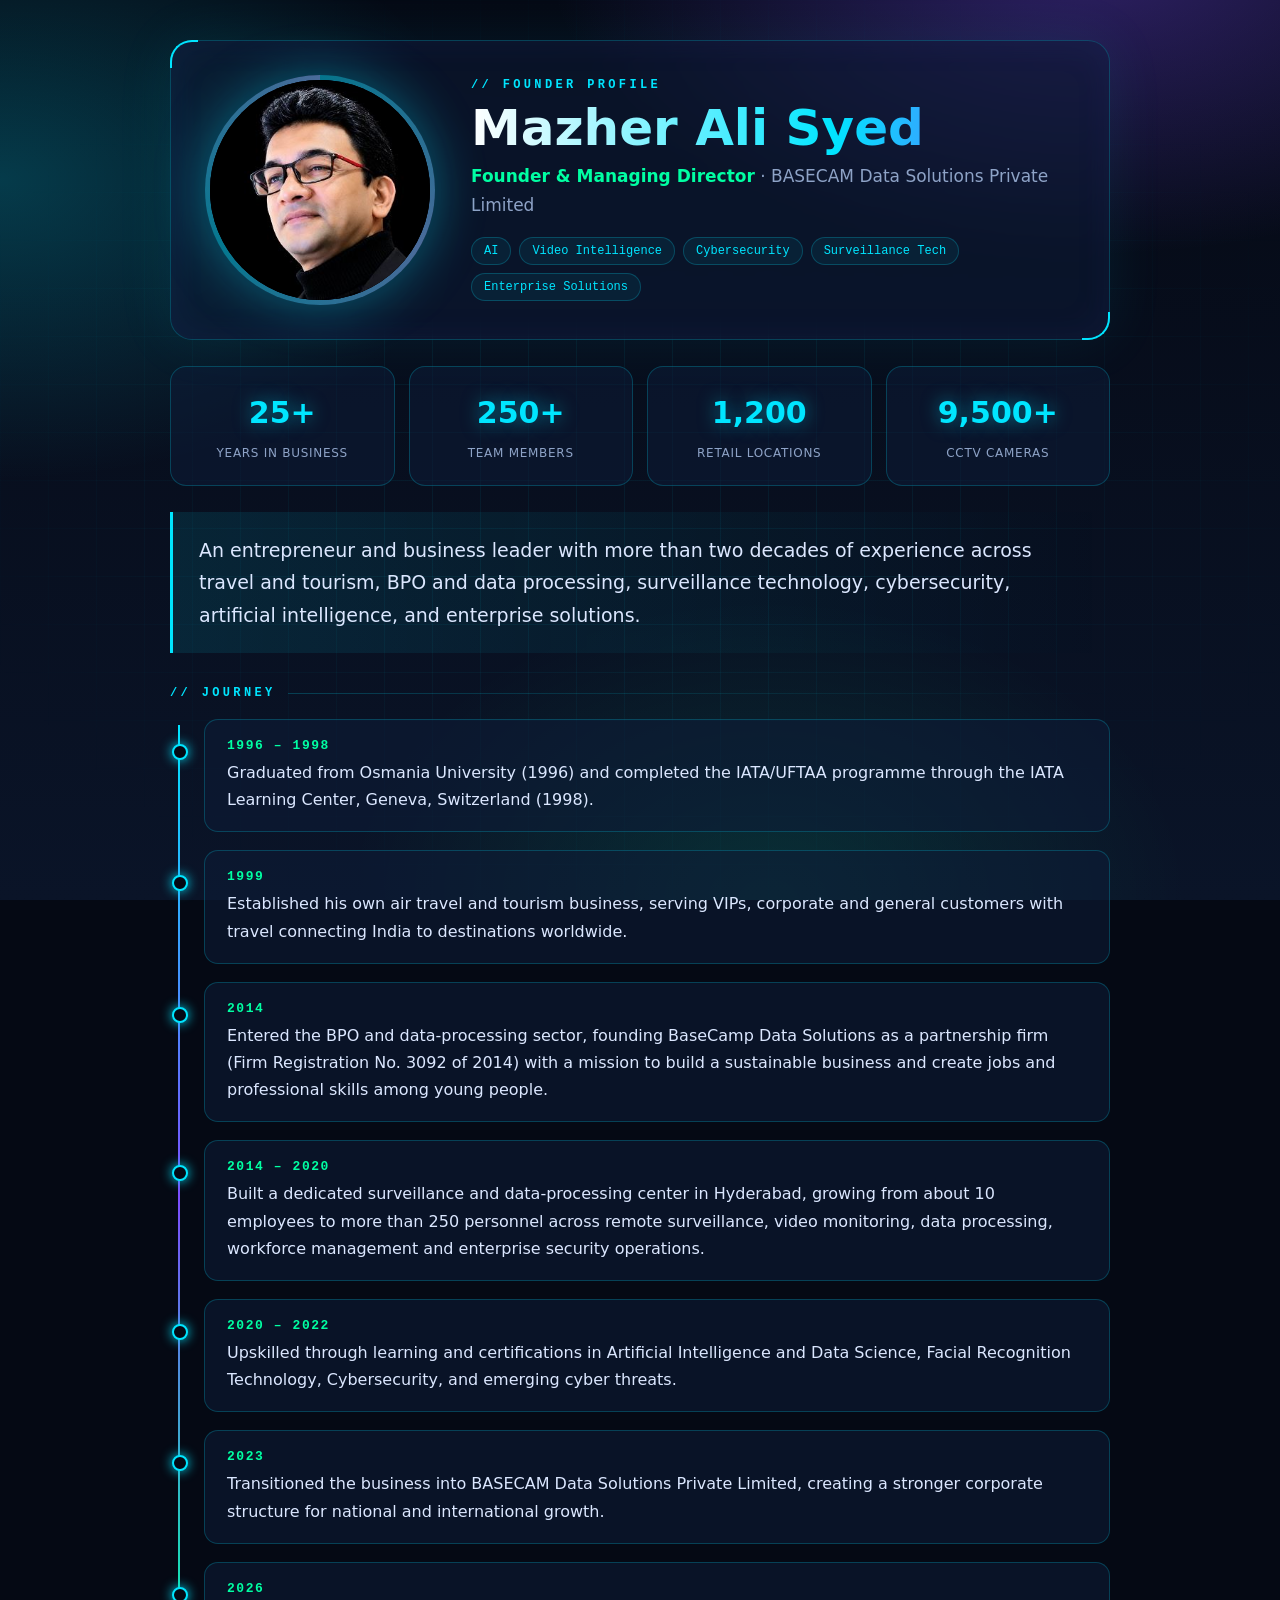
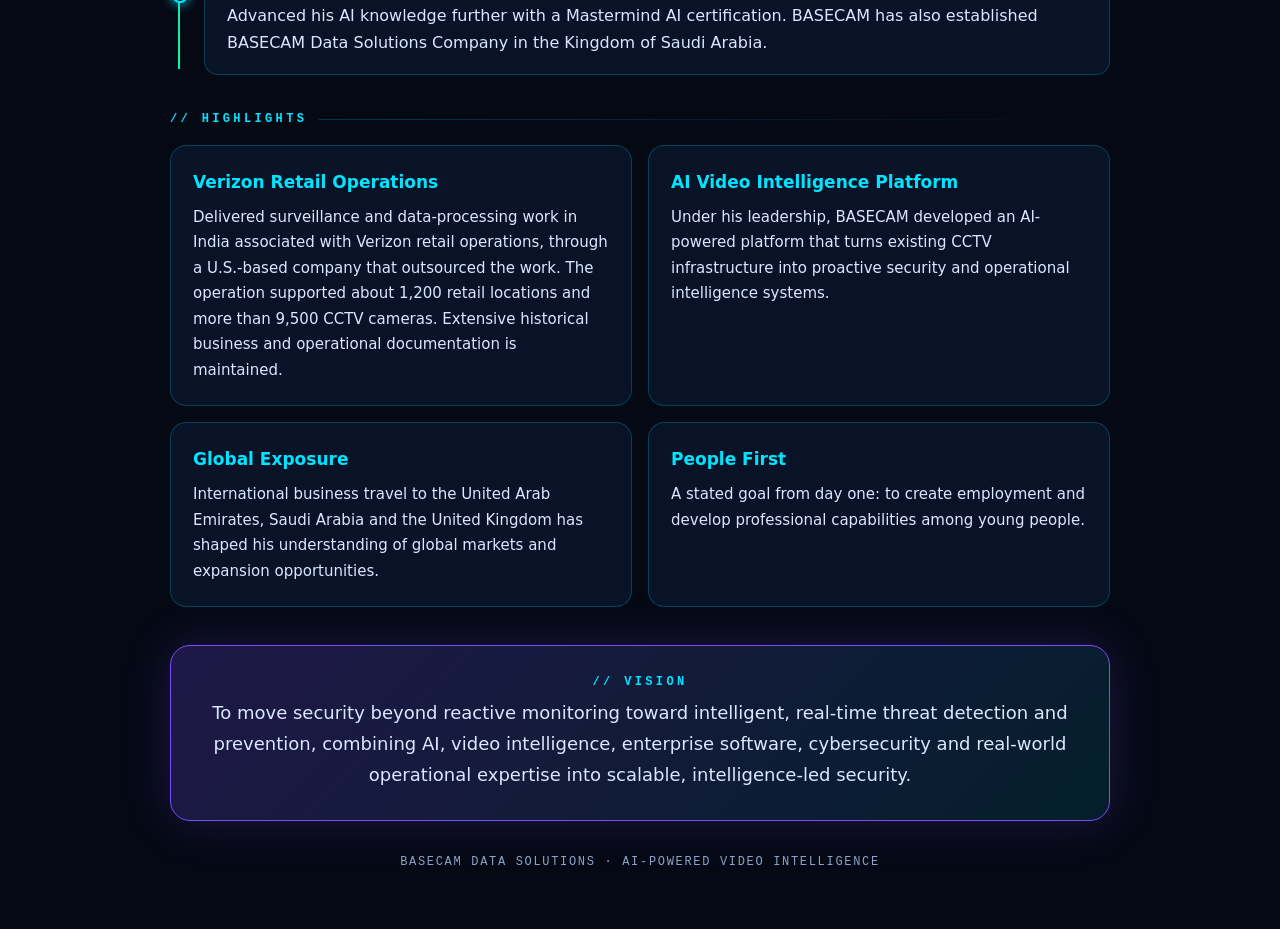
==== public_html/mazher-profile.html @ 725f7de2 "initialize some changes" ====
<!DOCTYPE html>
<html lang="en">
<head>
<meta charset="utf-8">
<meta name="viewport" content="width=device-width, initial-scale=1, viewport-fit=cover">
<title>Mazher Ali Syed — Founder &amp; Managing Director, BASECAM</title>
  <link rel="icon" type="image/png" href="images/favicon.png">
  <link rel="icon" type="image/png" href="images/favicon.png">
  <link rel="apple-touch-icon" href="images/favicon.png">
  <link rel="stylesheet" href="mazher-profile.css">
</head>
<body>
<div class="wrap">
  <section class="hero">
    <div class="photo"><div class="in"><img alt="Mazher Ali Syed" src="[data-uri]"></div></div>
    <div>
      <div class="tag">// Founder Profile</div>
      <h1>Mazher Ali Syed</h1>
      <p class="role"><b>Founder &amp; Managing Director</b> · BASECAM Data Solutions Private Limited</p>
      <div class="chips"><span class="chip">AI</span><span class="chip">Video Intelligence</span><span class="chip">Cybersecurity</span><span class="chip">Surveillance Tech</span><span class="chip">Enterprise Solutions</span></div>
    </div>
  </section>

  <div class="stats">
    <div class="stat"><b>25+</b><span>Years in business</span></div>
    <div class="stat"><b>250+</b><span>Team members</span></div>
    <div class="stat"><b>1,200</b><span>Retail locations</span></div>
    <div class="stat"><b>9,500+</b><span>CCTV cameras</span></div>
  </div>

  <p class="lead">An entrepreneur and business leader with more than two decades of experience across travel and tourism, BPO and data processing, surveillance technology, cybersecurity, artificial intelligence, and enterprise solutions.</p>

  <h2 class="tag">// Journey</h2>
  <div class="tl">
    <div class="ev"><div class="yr">1996 – 1998</div><p>Graduated from Osmania University (1996) and completed the IATA/UFTAA programme through the IATA Learning Center, Geneva, Switzerland (1998).</p></div>
    <div class="ev"><div class="yr">1999</div><p>Established his own air travel and tourism business, serving VIPs, corporate and general customers with travel connecting India to destinations worldwide.</p></div>
    <div class="ev"><div class="yr">2014</div><p>Entered the BPO and data-processing sector, founding BaseCamp Data Solutions as a partnership firm (Firm Registration No. 3092 of 2014) with a mission to build a sustainable business and create jobs and professional skills among young people.</p></div>
    <div class="ev"><div class="yr">2014 – 2020</div><p>Built a dedicated surveillance and data-processing center in Hyderabad, growing from about 10 employees to more than 250 personnel across remote surveillance, video monitoring, data processing, workforce management and enterprise security operations.</p></div>
    <div class="ev"><div class="yr">2020 – 2022</div><p>Upskilled through learning and certifications in Artificial Intelligence and Data Science, Facial Recognition Technology, Cybersecurity, and emerging cyber threats.</p></div>
    <div class="ev"><div class="yr">2023</div><p>Transitioned the business into BASECAM Data Solutions Private Limited, creating a stronger corporate structure for national and international growth.</p></div>
    <div class="ev"><div class="yr">2026</div><p>Advanced his AI knowledge further with a Mastermind AI certification. BASECAM has also established BASECAM Data Solutions Company in the Kingdom of Saudi Arabia.</p></div>
  </div>

  <h2 class="tag">// Highlights</h2>
  <div class="grid">
    <div class="box"><h3>Verizon Retail Operations</h3><p>Delivered surveillance and data-processing work in India associated with Verizon retail operations, through a U.S.-based company that outsourced the work. The operation supported about 1,200 retail locations and more than 9,500 CCTV cameras. Extensive historical business and operational documentation is maintained.</p></div>
    <div class="box"><h3>AI Video Intelligence Platform</h3><p>Under his leadership, BASECAM developed an AI-powered platform that turns existing CCTV infrastructure into proactive security and operational intelligence systems.</p></div>
    <div class="box"><h3>Global Exposure</h3><p>International business travel to the United Arab Emirates, Saudi Arabia and the United Kingdom has shaped his understanding of global markets and expansion opportunities.</p></div>
    <div class="box"><h3>People First</h3><p>A stated goal from day one: to create employment and develop professional capabilities among young people.</p></div>
  </div>

  <div class="vision">
    <div class="tag">// Vision</div>
    <p>To move security beyond reactive monitoring toward intelligent, real-time threat detection and prevention, combining AI, video intelligence, enterprise software, cybersecurity and real-world operational expertise into scalable, intelligence-led security.</p>
  </div>

  <footer>BASECAM DATA SOLUTIONS · AI-POWERED VIDEO INTELLIGENCE</footer>
</div>
</body>
</html>
---- public_html/mazher-profile.css ----
:root {
  --bg: #050914;
  --bg2: #0a1428;
  --card: rgba(14, 28, 56, .55);
  --line: rgba(0, 229, 255, .22);
  --txt: #dbe7ff;
  --mut: #8ea3c7;
  --c1: #00e5ff;
  --c2: #7c4dff;
  --c3: #00ffa3;
  --electric: #00e5ff73;
  --crimson: #FF2D55;
  --navy: #030B1A;
  --ink: #060F24;
  --slate: #0D1F3C;
  --mid: #1A3560;
  --muted: #4A6B9A;
  --silver: #A8C0DE;
  --white: #F0F6FF;
  --glow: 0 0 30px rgba(0, 229, 255, 0.25);
  box-sizing: border-box;
  padding-top: env(safe-area-inset-top, 0px);
  padding-bottom: env(safe-area-inset-bottom, 0px)
}

:root:not([data-theme="light"]) {
  color-scheme: dark
}

@media (prefers-color-scheme:dark) {
  :root:not([data-theme="light"]) {
    --bg: #050914
  }
}

:root[data-theme="dark"] {
  --bg: #050914
}

html {
  scroll-padding-top: env(safe-area-inset-top, 0px);
  scroll-behavior: smooth
}

* {
  box-sizing: border-box
}

body {
  margin: 0;
  background: var(--bg);
  color: var(--txt);
  font-family: "Segoe UI", system-ui, -apple-system, Roboto, Helvetica, Arial, sans-serif;
  line-height: 1.7;
  overflow-x: hidden;
  position: relative;
  min-height: 100%
}
body::before {
  content: "";
  position: fixed;
  inset: 0;
  z-index: -2;
  background: radial-gradient(900px 500px at 85% -5%, rgba(124, 77, 255, .35), transparent 60%), radial-gradient(800px 500px at 0% 20%, rgba(0, 229, 255, .22), transparent 60%), radial-gradient(700px 500px at 60% 100%, rgba(0, 255, 163, .12), transparent 60%), linear-gradient(180deg, var(--bg), var(--bg2))
}

body::after {
  content: "";
  position: fixed;
  inset: 0;
  z-index: -1;
  background-image: linear-gradient(rgba(0, 229, 255, .06) 1px, transparent 1px), linear-gradient(90deg, rgba(0, 229, 255, .06) 1px, transparent 1px);
  background-size: 48px 48px;
  -webkit-mask-image: radial-gradient(ellipse at center, #000 30%, transparent 80%);
  mask-image: radial-gradient(ellipse at center, #000 30%, transparent 80%)
}




.wrap {
  max-width: 980px;
  margin: 0 auto;
  padding: 40px 20px 60px
}

.tag {
  font: 600 12px/1 ui-monospace, Menlo, Consolas, monospace;
  letter-spacing: .28em;
  text-transform: uppercase;
  color: var(--c1)
}

.hero {
  display: grid;
  grid-template-columns: 230px 1fr;
  gap: 36px;
  align-items: center;
  padding: 34px;
  border: 1px solid var(--line);
  border-radius: 22px;
  background: var(--card);
  backdrop-filter: blur(12px);
  box-shadow: 0 0 60px rgba(0, 229, 255, .08), inset 0 0 40px rgba(124, 77, 255, .06);
  position: relative
}

.hero::before,
.hero::after {
  content: "";
  position: absolute;
  width: 26px;
  height: 26px;
  border: 2px solid var(--c1)
}

.hero::before {
  top: -1px;
  left: -1px;
  border-right: 0;
  border-bottom: 0;
  border-radius: 22px 0 0 0
}

.hero::after {
  bottom: -1px;
  right: -1px;
  border-left: 0;
  border-top: 0;
  border-radius: 0 0 22px 0
}

.photo {
  width: 230px;
  height: 230px;
  border-radius: 50%;
  padding: 5px;
  background: conic-gradient(from 0deg, var(--electric), var(--muted), var(--electric), var(--muted));
  position: relative;
  box-shadow: 0 0 50px rgba(0, 229, 255, .35)
}

.photo .in {
  width: 100%;
  height: 100%;
  border-radius: 50%;
  background: radial-gradient(circle at 30% 25%, #16305e, #070d1d);
  display: flex;
  align-items: center;
  justify-content: center;
  font-size: 72px;
  font-weight: 700;
  letter-spacing: .04em;
  background-clip: padding-box;
  color: var(--c1);
  text-shadow: 0 0 24px var(--c1)
}

.photo img {
  width: 100%;
  height: 100%;
  border-radius: 50%;
  object-fit: cover;
  object-position: center 20%;
  background: #000
}

h1 {
  margin: 10px 0 6px;
  font-size: clamp(30px, 5vw, 50px);
  line-height: 1.1;
  background: linear-gradient(90deg, #fff, var(--c1) 60%, var(--c2));
  -webkit-background-clip: text;
  background-clip: text;
  color: transparent
}

.role {
  color: var(--mut);
  font-size: 17px;
  margin: 0 0 18px
}

.role b {
  color: var(--c3);
  font-weight: 600
}

.chips {
  display: flex;
  flex-wrap: wrap;
  gap: 8px
}

.chip {
  font: 12px ui-monospace, Menlo, Consolas, monospace;
  padding: 6px 12px;
  border: 1px solid var(--line);
  border-radius: 99px;
  color: var(--c1);
  background: rgba(0, 229, 255, .06)
}

.stats {
  display: grid;
  grid-template-columns: repeat(4, 1fr);
  gap: 14px;
  margin: 26px 0
}

.stat {
  padding: 20px 14px;
  text-align: center;
  border: 1px solid var(--line);
  border-radius: 16px;
  background: var(--card)
}

.stat b {
  display: block;
  font-size: 30px;
  color: var(--c1);
  text-shadow: 0 0 18px rgba(0, 229, 255, .5)
}

.stat span {
  font-size: 12px;
  color: var(--mut);
  letter-spacing: .06em;
  text-transform: uppercase
}

.lead {
  font-size: 19px;
  padding: 22px 26px;
  border-left: 3px solid var(--c1);
  background: linear-gradient(90deg, rgba(0, 229, 255, .1), transparent);
  border-radius: 0 14px 14px 0;
  margin: 0 0 34px
}

h2 {
  font-size: 14px;
  margin: 0 0 20px;
  display: flex;
  align-items: center;
  gap: 12px
}

h2::after {
  content: "";
  flex: 1;
  height: 1px;
  background: linear-gradient(90deg, var(--line), transparent)
}

.tl {
  position: relative;
  padding-left: 34px;
  margin-bottom: 38px
}

.tl::before {
  content: "";
  position: absolute;
  left: 8px;
  top: 6px;
  bottom: 6px;
  width: 2px;
  background: linear-gradient(var(--c1), var(--c2), var(--c3))
}

.ev {
  position: relative;
  margin-bottom: 18px;
  padding: 18px 22px;
  border: 1px solid var(--line);
  border-radius: 14px;
  background: var(--card)
}

.ev::before {
  content: "";
  position: absolute;
  left: -33px;
  top: 24px;
  width: 12px;
  height: 12px;
  border-radius: 50%;
  background: var(--bg);
  border: 2px solid var(--c1);
  box-shadow: 0 0 12px var(--c1)
}

.yr {
  font: 700 13px ui-monospace, Menlo, Consolas, monospace;
  color: var(--c3);
  letter-spacing: .12em
}

.ev p {
  margin: 6px 0 0;
  color: var(--txt)
}

.grid {
  display: grid;
  grid-template-columns: 1fr 1fr;
  gap: 16px;
  margin-bottom: 38px
}

.box {
  padding: 22px;
  border: 1px solid var(--line);
  border-radius: 16px;
  background: var(--card)
}

.box h3 {
  margin: 0 0 8px;
  color: var(--c1);
  font-size: 17px
}

.box p {
  margin: 0;
  color: var(--txt);
  font-size: 15px
}

.vision {
  padding: 30px;
  text-align: center;
  border-radius: 20px;
  border: 1px solid var(--c2);
  background: linear-gradient(135deg, rgba(124, 77, 255, .22), rgba(0, 229, 255, .1));
  box-shadow: 0 0 50px rgba(124, 77, 255, .2)
}

.vision p {
  margin: 10px 0 0;
  font-size: 18px
}

footer {
  text-align: center;
  margin-top: 34px;
  color: var(--mut);
  font: 12px ui-monospace, Menlo, Consolas, monospace;
  letter-spacing: .14em
}

@media(max-width:720px) {
  .hero {
    grid-template-columns: 1fr;
    text-align: center;
    justify-items: center;
    padding: 26px 18px
  }

  .chips {
    justify-content: center
  }

  .stats {
    grid-template-columns: 1fr 1fr
  }

  .grid {
    grid-template-columns: 1fr
  }

  .photo {
    width: 190px;
    height: 190px
  }

  .photo .in {
    font-size: 58px
  }
}
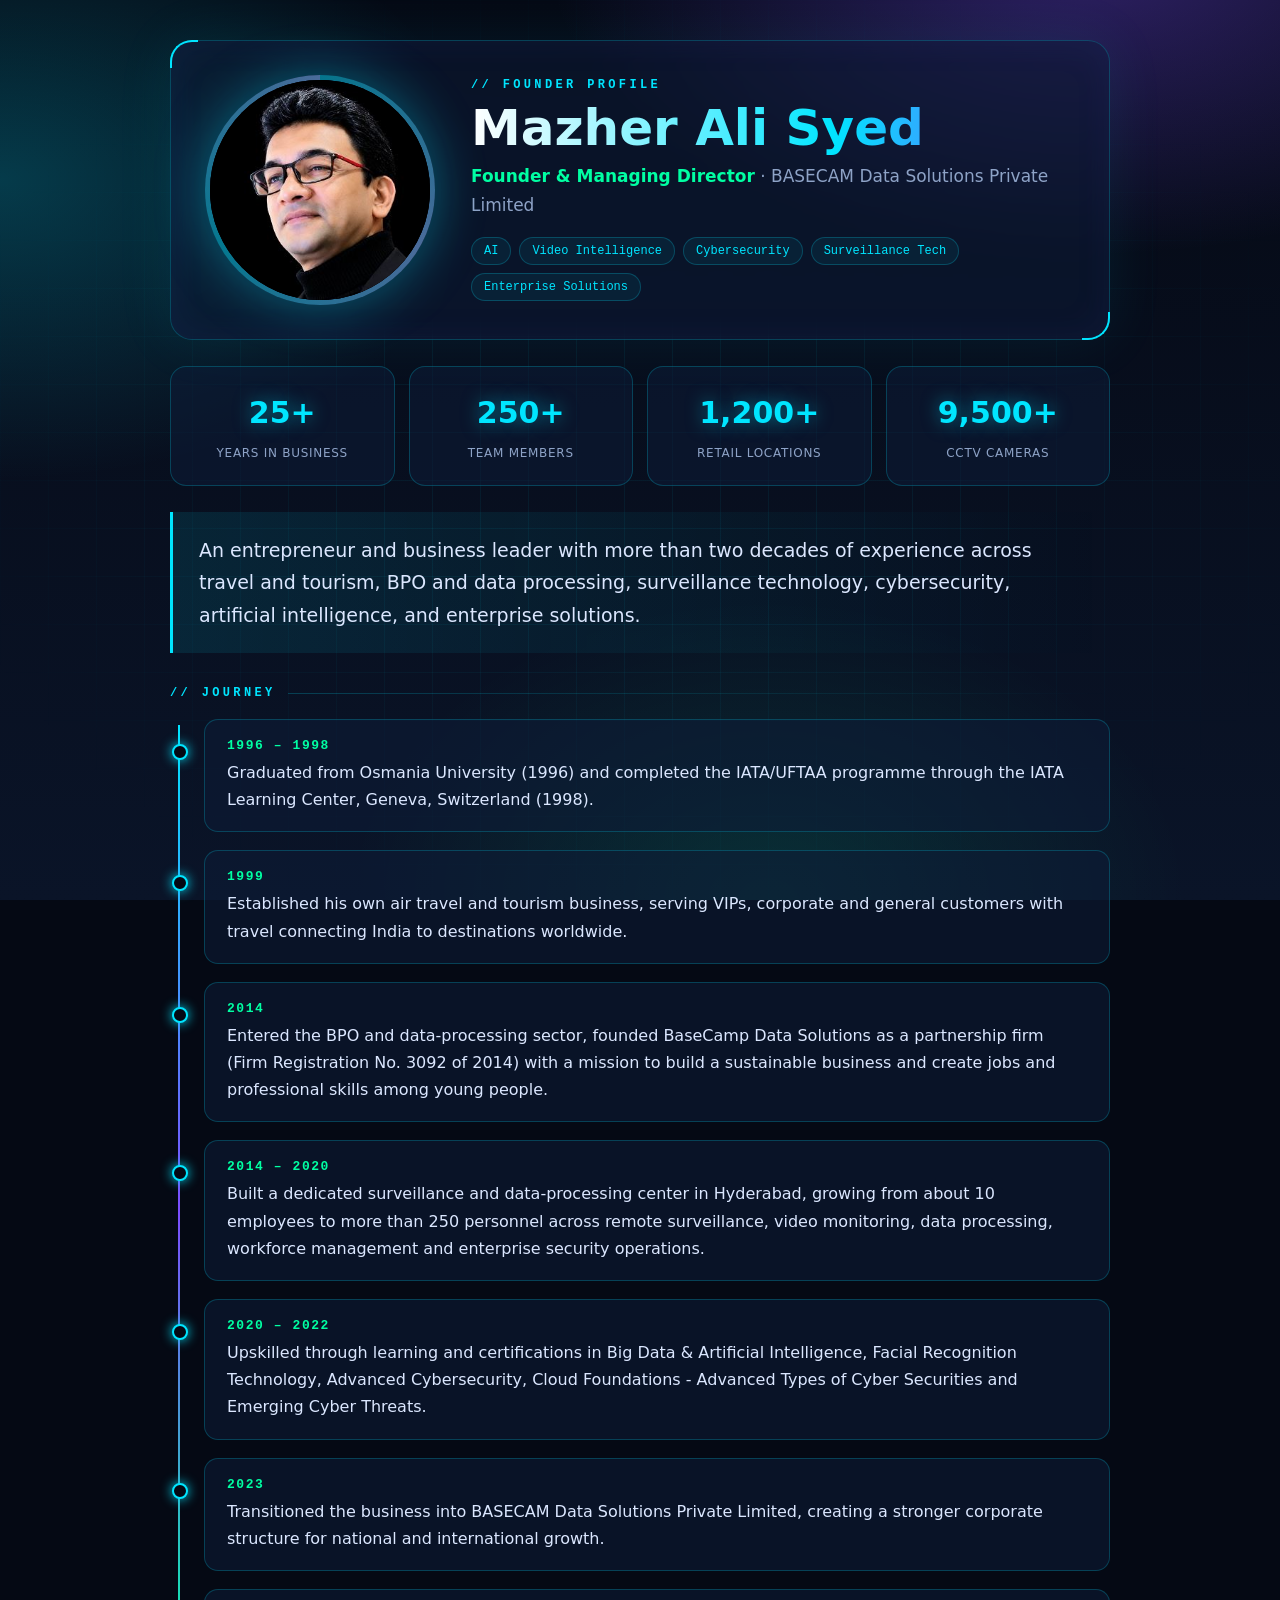
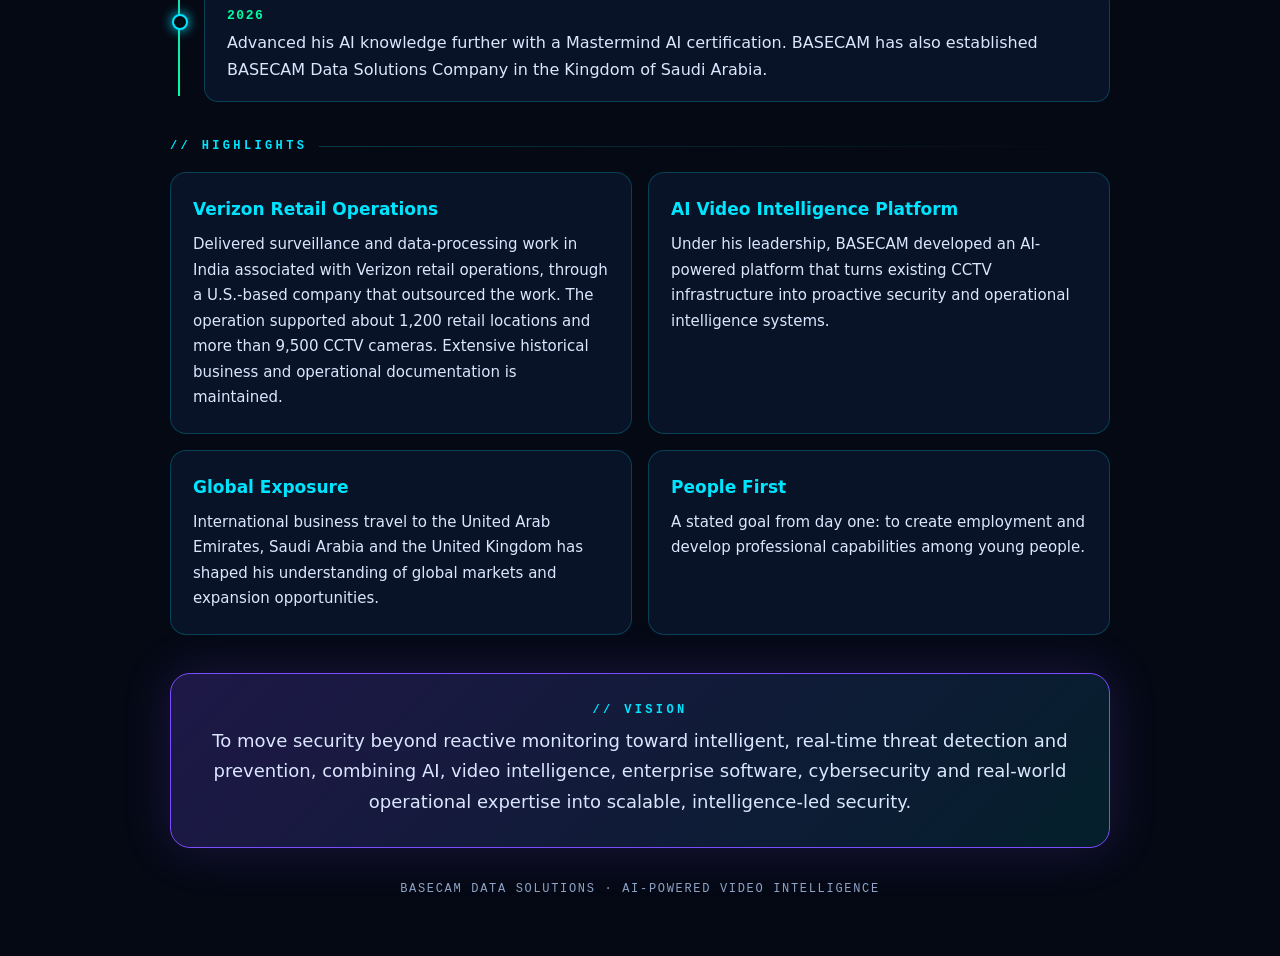
==== commit d6ea0298: "initialize sitemap and robotstxt" ====
--- a/public_html/mazher-profile.html
+++ b/public_html/mazher-profile.html
@@ -7,7 +7,7 @@
   <link rel="icon" type="image/png" href="images/favicon.png">
   <link rel="icon" type="image/png" href="images/favicon.png">
   <link rel="apple-touch-icon" href="images/favicon.png">
-  <link rel="stylesheet" href="mazher-profile.css">
+  <link rel="stylesheet" href="./css/mazher-profile.css">
 </head>
 <body>
 <div class="wrap">
@@ -24,7 +24,7 @@
   <div class="stats">
     <div class="stat"><b>25+</b><span>Years in business</span></div>
     <div class="stat"><b>250+</b><span>Team members</span></div>
-    <div class="stat"><b>1,200</b><span>Retail locations</span></div>
+    <div class="stat"><b>1,200+</b><span>Retail locations</span></div>
     <div class="stat"><b>9,500+</b><span>CCTV cameras</span></div>
   </div>
 
@@ -34,9 +34,9 @@
   <div class="tl">
     <div class="ev"><div class="yr">1996 – 1998</div><p>Graduated from Osmania University (1996) and completed the IATA/UFTAA programme through the IATA Learning Center, Geneva, Switzerland (1998).</p></div>
     <div class="ev"><div class="yr">1999</div><p>Established his own air travel and tourism business, serving VIPs, corporate and general customers with travel connecting India to destinations worldwide.</p></div>
-    <div class="ev"><div class="yr">2014</div><p>Entered the BPO and data-processing sector, founding BaseCamp Data Solutions as a partnership firm (Firm Registration No. 3092 of 2014) with a mission to build a sustainable business and create jobs and professional skills among young people.</p></div>
+    <div class="ev"><div class="yr">2014</div><p>Entered the BPO and data-processing sector, founded BaseCamp Data Solutions as a partnership firm (Firm Registration No. 3092 of 2014) with a mission to build a sustainable business and create jobs and professional skills among young people.</p></div>
     <div class="ev"><div class="yr">2014 – 2020</div><p>Built a dedicated surveillance and data-processing center in Hyderabad, growing from about 10 employees to more than 250 personnel across remote surveillance, video monitoring, data processing, workforce management and enterprise security operations.</p></div>
-    <div class="ev"><div class="yr">2020 – 2022</div><p>Upskilled through learning and certifications in Artificial Intelligence and Data Science, Facial Recognition Technology, Cybersecurity, and emerging cyber threats.</p></div>
+    <div class="ev"><div class="yr">2020 – 2022</div><p>Upskilled through learning and certifications in Big Data & Artificial Intelligence, Facial Recognition Technology, Advanced Cybersecurity, Cloud Foundations - Advanced Types of Cyber Securities and Emerging Cyber Threats.</p></div>
     <div class="ev"><div class="yr">2023</div><p>Transitioned the business into BASECAM Data Solutions Private Limited, creating a stronger corporate structure for national and international growth.</p></div>
     <div class="ev"><div class="yr">2026</div><p>Advanced his AI knowledge further with a Mastermind AI certification. BASECAM has also established BASECAM Data Solutions Company in the Kingdom of Saudi Arabia.</p></div>
   </div>
--- a/public_html/css/mazher-profile.css
+++ b/public_html/css/mazher-profile.css
@@ -0,0 +1,382 @@
+:root {
+  --bg: #050914;
+  --bg2: #0a1428;
+  --card: rgba(14, 28, 56, .55);
+  --line: rgba(0, 229, 255, .22);
+  --txt: #dbe7ff;
+  --mut: #8ea3c7;
+  --c1: #00e5ff;
+  --c2: #7c4dff;
+  --c3: #00ffa3;
+  --electric: #00e5ff73;
+  --crimson: #FF2D55;
+  --navy: #030B1A;
+  --ink: #060F24;
+  --slate: #0D1F3C;
+  --mid: #1A3560;
+  --muted: #4A6B9A;
+  --silver: #A8C0DE;
+  --white: #F0F6FF;
+  --glow: 0 0 30px rgba(0, 229, 255, 0.25);
+  box-sizing: border-box;
+  padding-top: env(safe-area-inset-top, 0px);
+  padding-bottom: env(safe-area-inset-bottom, 0px)
+}
+
+:root:not([data-theme="light"]) {
+  color-scheme: dark
+}
+
+@media (prefers-color-scheme:dark) {
+  :root:not([data-theme="light"]) {
+    --bg: #050914
+  }
+}
+
+:root[data-theme="dark"] {
+  --bg: #050914
+}
+
+html {
+  scroll-padding-top: env(safe-area-inset-top, 0px);
+  scroll-behavior: smooth
+}
+
+* {
+  box-sizing: border-box
+}
+
+body {
+  margin: 0;
+  background: var(--bg);
+  color: var(--txt);
+  font-family: "Segoe UI", system-ui, -apple-system, Roboto, Helvetica, Arial, sans-serif;
+  line-height: 1.7;
+  overflow-x: hidden;
+  position: relative;
+  min-height: 100%
+}
+body::before {
+  content: "";
+  position: fixed;
+  inset: 0;
+  z-index: -2;
+  background: radial-gradient(900px 500px at 85% -5%, rgba(124, 77, 255, .35), transparent 60%), radial-gradient(800px 500px at 0% 20%, rgba(0, 229, 255, .22), transparent 60%), radial-gradient(700px 500px at 60% 100%, rgba(0, 255, 163, .12), transparent 60%), linear-gradient(180deg, var(--bg), var(--bg2))
+}
+
+body::after {
+  content: "";
+  position: fixed;
+  inset: 0;
+  z-index: -1;
+  background-image: linear-gradient(rgba(0, 229, 255, .06) 1px, transparent 1px), linear-gradient(90deg, rgba(0, 229, 255, .06) 1px, transparent 1px);
+  background-size: 48px 48px;
+  -webkit-mask-image: radial-gradient(ellipse at center, #000 30%, transparent 80%);
+  mask-image: radial-gradient(ellipse at center, #000 30%, transparent 80%)
+}
+
+
+
+
+.wrap {
+  max-width: 980px;
+  margin: 0 auto;
+  padding: 40px 20px 60px
+}
+
+.tag {
+  font: 600 12px/1 ui-monospace, Menlo, Consolas, monospace;
+  letter-spacing: .28em;
+  text-transform: uppercase;
+  color: var(--c1)
+}
+
+.hero {
+  display: grid;
+  grid-template-columns: 230px 1fr;
+  gap: 36px;
+  align-items: center;
+  padding: 34px;
+  border: 1px solid var(--line);
+  border-radius: 22px;
+  background: var(--card);
+  backdrop-filter: blur(12px);
+  box-shadow: 0 0 60px rgba(0, 229, 255, .08), inset 0 0 40px rgba(124, 77, 255, .06);
+  position: relative
+}
+
+.hero::before,
+.hero::after {
+  content: "";
+  position: absolute;
+  width: 26px;
+  height: 26px;
+  border: 2px solid var(--c1)
+}
+
+.hero::before {
+  top: -1px;
+  left: -1px;
+  border-right: 0;
+  border-bottom: 0;
+  border-radius: 22px 0 0 0
+}
+
+.hero::after {
+  bottom: -1px;
+  right: -1px;
+  border-left: 0;
+  border-top: 0;
+  border-radius: 0 0 22px 0
+}
+
+.photo {
+  width: 230px;
+  height: 230px;
+  border-radius: 50%;
+  padding: 5px;
+  background: conic-gradient(from 0deg, var(--electric), var(--muted), var(--electric), var(--muted));
+  position: relative;
+  box-shadow: 0 0 50px rgba(0, 229, 255, .35)
+}
+
+.photo .in {
+  width: 100%;
+  height: 100%;
+  border-radius: 50%;
+  background: radial-gradient(circle at 30% 25%, #16305e, #070d1d);
+  display: flex;
+  align-items: center;
+  justify-content: center;
+  font-size: 72px;
+  font-weight: 700;
+  letter-spacing: .04em;
+  background-clip: padding-box;
+  color: var(--c1);
+  text-shadow: 0 0 24px var(--c1)
+}
+
+.photo img {
+  width: 100%;
+  height: 100%;
+  border-radius: 50%;
+  object-fit: cover;
+  object-position: center 20%;
+  background: #000
+}
+
+h1 {
+  margin: 10px 0 6px;
+  font-size: clamp(30px, 5vw, 50px);
+  line-height: 1.1;
+  background: linear-gradient(90deg, #fff, var(--c1) 60%, var(--c2));
+  -webkit-background-clip: text;
+  background-clip: text;
+  color: transparent
+}
+
+.role {
+  color: var(--mut);
+  font-size: 17px;
+  margin: 0 0 18px
+}
+
+.role b {
+  color: var(--c3);
+  font-weight: 600
+}
+
+.chips {
+  display: flex;
+  flex-wrap: wrap;
+  gap: 8px
+}
+
+.chip {
+  font: 12px ui-monospace, Menlo, Consolas, monospace;
+  padding: 6px 12px;
+  border: 1px solid var(--line);
+  border-radius: 99px;
+  color: var(--c1);
+  background: rgba(0, 229, 255, .06)
+}
+
+.stats {
+  display: grid;
+  grid-template-columns: repeat(4, 1fr);
+  gap: 14px;
+  margin: 26px 0
+}
+
+.stat {
+  padding: 20px 14px;
+  text-align: center;
+  border: 1px solid var(--line);
+  border-radius: 16px;
+  background: var(--card)
+}
+
+.stat b {
+  display: block;
+  font-size: 30px;
+  color: var(--c1);
+  text-shadow: 0 0 18px rgba(0, 229, 255, .5)
+}
+
+.stat span {
+  font-size: 12px;
+  color: var(--mut);
+  letter-spacing: .06em;
+  text-transform: uppercase
+}
+
+.lead {
+  font-size: 19px;
+  padding: 22px 26px;
+  border-left: 3px solid var(--c1);
+  background: linear-gradient(90deg, rgba(0, 229, 255, .1), transparent);
+  border-radius: 0 14px 14px 0;
+  margin: 0 0 34px
+}
+
+h2 {
+  font-size: 14px;
+  margin: 0 0 20px;
+  display: flex;
+  align-items: center;
+  gap: 12px
+}
+
+h2::after {
+  content: "";
+  flex: 1;
+  height: 1px;
+  background: linear-gradient(90deg, var(--line), transparent)
+}
+
+.tl {
+  position: relative;
+  padding-left: 34px;
+  margin-bottom: 38px
+}
+
+.tl::before {
+  content: "";
+  position: absolute;
+  left: 8px;
+  top: 6px;
+  bottom: 6px;
+  width: 2px;
+  background: linear-gradient(var(--c1), var(--c2), var(--c3))
+}
+
+.ev {
+  position: relative;
+  margin-bottom: 18px;
+  padding: 18px 22px;
+  border: 1px solid var(--line);
+  border-radius: 14px;
+  background: var(--card)
+}
+
+.ev::before {
+  content: "";
+  position: absolute;
+  left: -33px;
+  top: 24px;
+  width: 12px;
+  height: 12px;
+  border-radius: 50%;
+  background: var(--bg);
+  border: 2px solid var(--c1);
+  box-shadow: 0 0 12px var(--c1)
+}
+
+.yr {
+  font: 700 13px ui-monospace, Menlo, Consolas, monospace;
+  color: var(--c3);
+  letter-spacing: .12em
+}
+
+.ev p {
+  margin: 6px 0 0;
+  color: var(--txt)
+}
+
+.grid {
+  display: grid;
+  grid-template-columns: 1fr 1fr;
+  gap: 16px;
+  margin-bottom: 38px
+}
+
+.box {
+  padding: 22px;
+  border: 1px solid var(--line);
+  border-radius: 16px;
+  background: var(--card)
+}
+
+.box h3 {
+  margin: 0 0 8px;
+  color: var(--c1);
+  font-size: 17px
+}
+
+.box p {
+  margin: 0;
+  color: var(--txt);
+  font-size: 15px
+}
+
+.vision {
+  padding: 30px;
+  text-align: center;
+  border-radius: 20px;
+  border: 1px solid var(--c2);
+  background: linear-gradient(135deg, rgba(124, 77, 255, .22), rgba(0, 229, 255, .1));
+  box-shadow: 0 0 50px rgba(124, 77, 255, .2)
+}
+
+.vision p {
+  margin: 10px 0 0;
+  font-size: 18px
+}
+
+footer {
+  text-align: center;
+  margin-top: 34px;
+  color: var(--mut);
+  font: 12px ui-monospace, Menlo, Consolas, monospace;
+  letter-spacing: .14em
+}
+
+@media(max-width:720px) {
+  .hero {
+    grid-template-columns: 1fr;
+    text-align: center;
+    justify-items: center;
+    padding: 26px 18px
+  }
+
+  .chips {
+    justify-content: center
+  }
+
+  .stats {
+    grid-template-columns: 1fr 1fr
+  }
+
+  .grid {
+    grid-template-columns: 1fr
+  }
+
+  .photo {
+    width: 190px;
+    height: 190px
+  }
+
+  .photo .in {
+    font-size: 58px
+  }
+}
